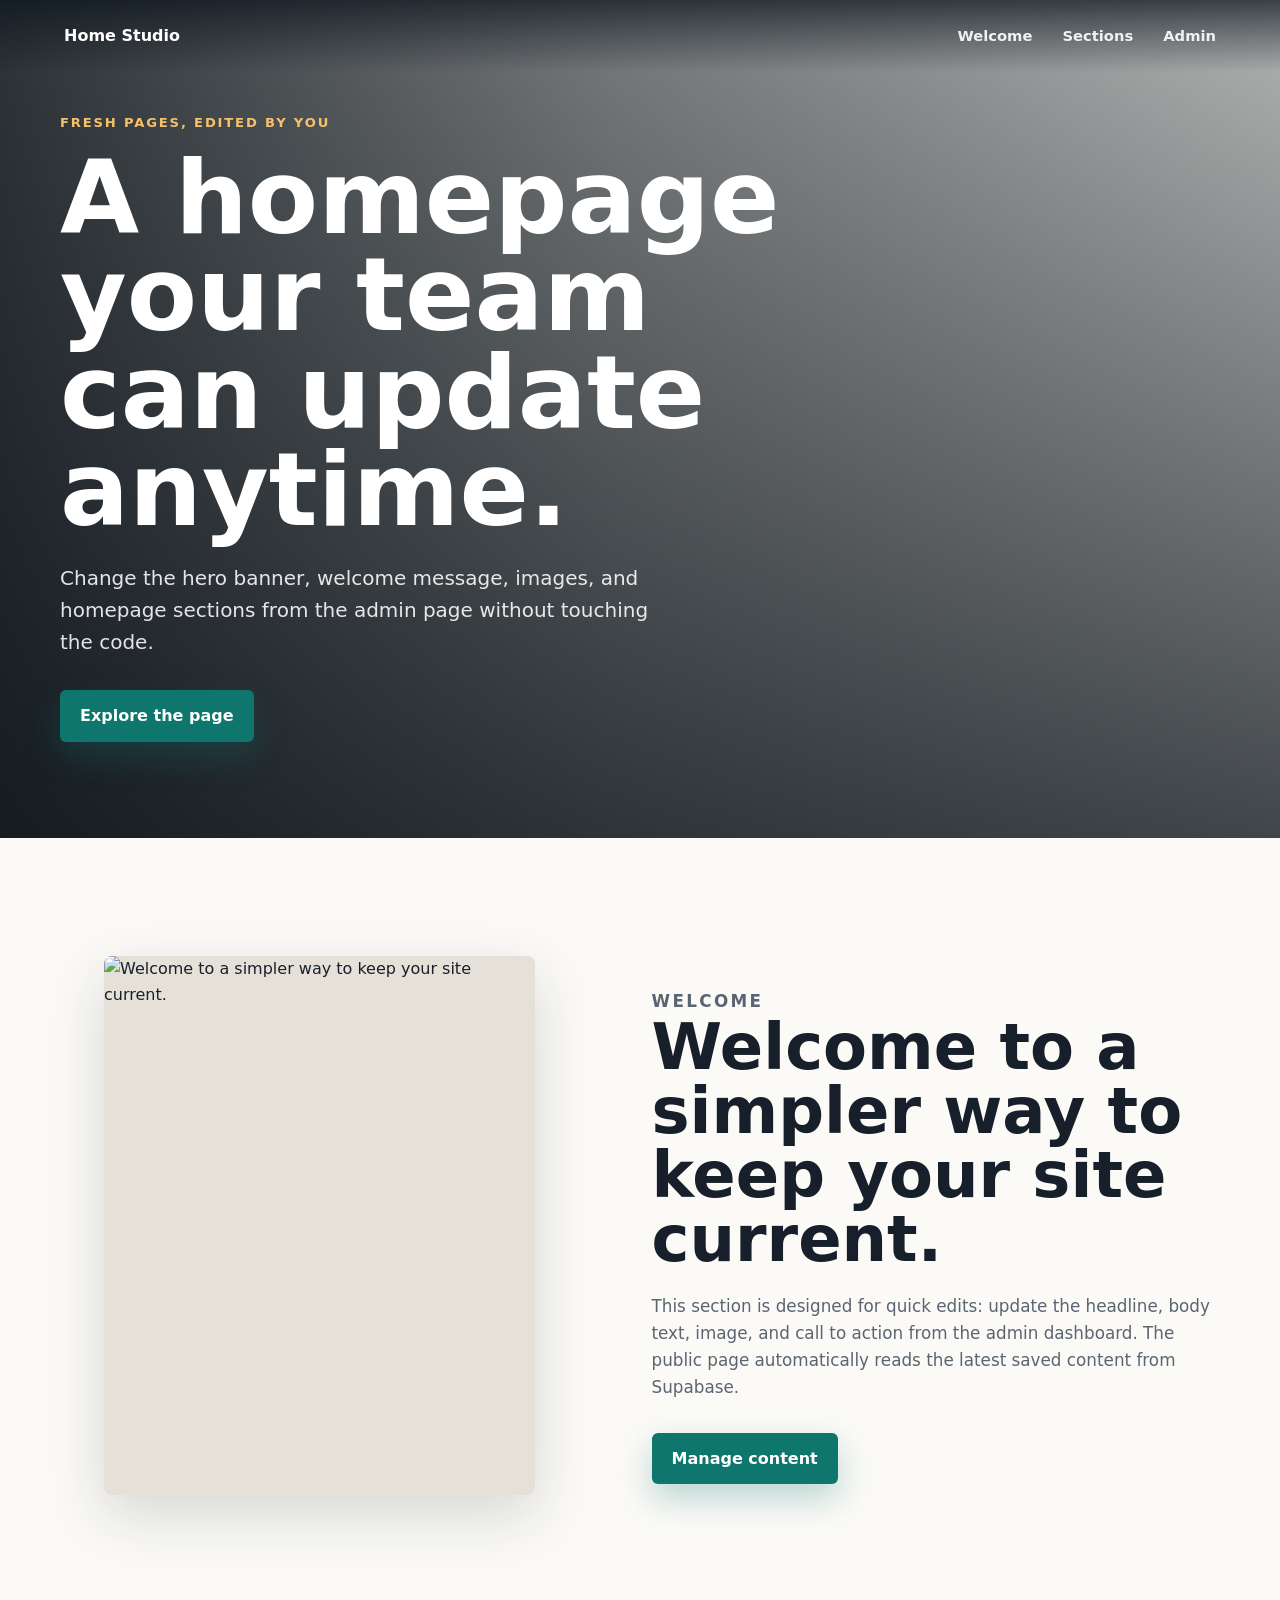
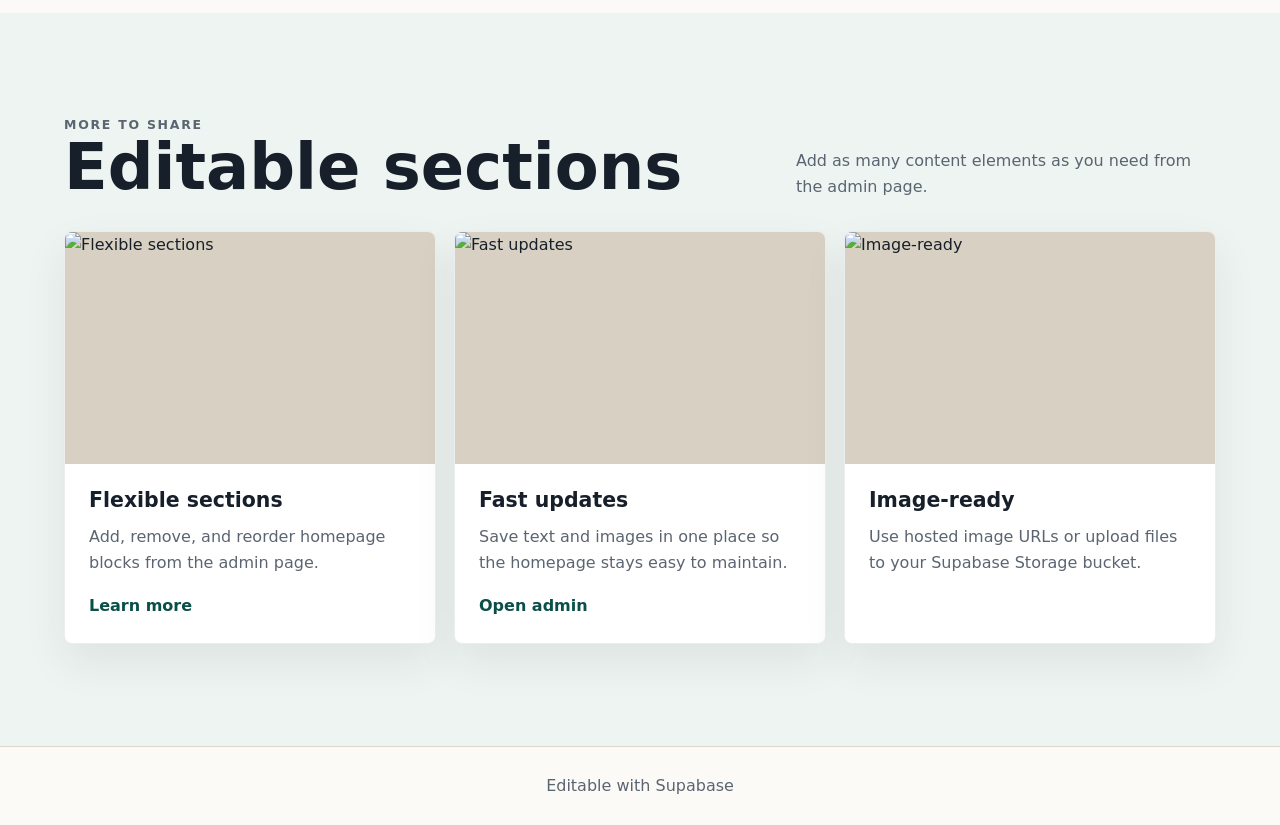
==== index.html @ 4a7dcf72 "Initial commit" ====
<!DOCTYPE html>
<html lang="en">
<head>
  <meta charset="UTF-8">
  <meta name="viewport" content="width=device-width, initial-scale=1.0">
  <title>Editable Homepage</title>
  <link rel="preconnect" href="https://images.unsplash.com">
  <link rel="stylesheet" href="style.css">
</head>
<body>
  <header class="site-header">
    <a class="brand" href="index.html">Home Studio</a>
    <nav class="site-nav" aria-label="Main navigation">
      <a href="#welcome">Welcome</a>
      <a href="#sections">Sections</a>
      <a href="admin/admin.html">Admin</a>
    </nav>
  </header>

  <main id="homepage" aria-live="polite">
    <section class="hero loading-panel">
      <p>Loading homepage...</p>
    </section>
  </main>

  <footer class="site-footer">
    <span>Editable with Supabase</span>
  </footer>

  <script src="https://cdn.jsdelivr.net/npm/@supabase/supabase-js@2"></script>
  <script src="supabase-config.js"></script>
  <script src="script.js"></script>
</body>
</html>
---- style.css ----
:root {
  --ink: #17202a;
  --muted: #5b6571;
  --paper: #fbfaf7;
  --surface: #ffffff;
  --line: #ddd8cf;
  --accent: #0f766e;
  --accent-dark: #0b4f49;
  --rose: #b74f6f;
  --gold: #c0842d;
  --shadow: 0 20px 60px rgba(23, 32, 42, 0.16);
}

* {
  box-sizing: border-box;
}

html {
  scroll-behavior: smooth;
}

body {
  margin: 0;
  color: var(--ink);
  background: var(--paper);
  font-family: Inter, ui-sans-serif, system-ui, -apple-system, BlinkMacSystemFont, "Segoe UI", sans-serif;
  line-height: 1.6;
}

img {
  display: block;
  max-width: 100%;
}

a {
  color: inherit;
}

.site-header {
  position: fixed;
  z-index: 20;
  top: 0;
  right: 0;
  left: 0;
  display: flex;
  align-items: center;
  justify-content: space-between;
  gap: 24px;
  min-height: 72px;
  padding: 16px clamp(20px, 5vw, 72px);
  color: #ffffff;
  background: linear-gradient(180deg, rgba(11, 20, 28, 0.72), rgba(11, 20, 28, 0));
}

.brand {
  font-size: 1rem;
  font-weight: 800;
  letter-spacing: 0;
  text-decoration: none;
}

.site-nav {
  display: flex;
  align-items: center;
  gap: clamp(14px, 3vw, 30px);
  font-size: 0.92rem;
  font-weight: 700;
}

.site-nav a {
  text-decoration: none;
  opacity: 0.9;
}

.site-nav a:hover {
  opacity: 1;
}

.hero {
  position: relative;
  display: grid;
  min-height: 92vh;
  overflow: hidden;
  color: #ffffff;
  isolation: isolate;
}

.hero::before {
  position: absolute;
  z-index: -2;
  inset: 0;
  background-image: var(--hero-image);
  background-position: center;
  background-size: cover;
  content: "";
  transform: scale(1.02);
}

.hero::after {
  position: absolute;
  z-index: -1;
  inset: 0;
  background:
    linear-gradient(90deg, rgba(9, 16, 22, 0.82), rgba(9, 16, 22, 0.46) 48%, rgba(9, 16, 22, 0.18)),
    linear-gradient(180deg, rgba(9, 16, 22, 0.15), rgba(9, 16, 22, 0.72));
  content: "";
}

.hero-inner {
  display: grid;
  align-content: center;
  width: min(1160px, calc(100% - 40px));
  min-height: 92vh;
  margin: 0 auto;
  padding: 112px 0 96px;
}

.eyebrow {
  max-width: 680px;
  margin: 0 0 16px;
  color: #f5c16c;
  font-size: 0.82rem;
  font-weight: 800;
  letter-spacing: 0.14em;
  text-transform: uppercase;
}

.hero h1 {
  max-width: 780px;
  margin: 0;
  font-size: clamp(2.4rem, 8vw, 6.8rem);
  line-height: 0.95;
  letter-spacing: 0;
}

.hero-copy {
  max-width: 620px;
  margin: 24px 0 0;
  color: rgba(255, 255, 255, 0.88);
  font-size: clamp(1rem, 2vw, 1.25rem);
}

.button {
  display: inline-flex;
  align-items: center;
  justify-content: center;
  width: fit-content;
  min-height: 48px;
  margin-top: 32px;
  padding: 13px 20px;
  border: 0;
  border-radius: 6px;
  color: #ffffff;
  background: var(--accent);
  font-weight: 800;
  text-decoration: none;
  box-shadow: 0 14px 34px rgba(15, 118, 110, 0.28);
}

.button:hover {
  background: var(--accent-dark);
}

.section {
  padding: clamp(56px, 8vw, 110px) clamp(20px, 5vw, 72px);
}

.welcome-grid {
  display: grid;
  grid-template-columns: minmax(0, 0.95fr) minmax(0, 1.05fr);
  align-items: center;
  gap: clamp(30px, 6vw, 82px);
  max-width: 1160px;
  margin: 0 auto;
}

.welcome-media {
  overflow: hidden;
  border-radius: 8px;
  background: #e5e0d8;
  box-shadow: var(--shadow);
}

.welcome-media img {
  width: 100%;
  aspect-ratio: 4 / 5;
  object-fit: cover;
}

.section-label {
  margin: 0 0 12px;
  color: var(--rose);
  font-size: 0.78rem;
  font-weight: 900;
  letter-spacing: 0.14em;
  text-transform: uppercase;
}

.welcome-copy h2,
.sections-heading h2 {
  margin: 0;
  font-size: clamp(2rem, 5vw, 4.1rem);
  line-height: 1;
  letter-spacing: 0;
}

.welcome-copy p {
  max-width: 620px;
  margin: 22px 0 0;
  color: var(--muted);
  font-size: 1.05rem;
}

.sections-band {
  background: #eef4f1;
}

.sections-heading {
  display: flex;
  align-items: end;
  justify-content: space-between;
  gap: 30px;
  max-width: 1160px;
  margin: 0 auto 32px;
}

.sections-heading p {
  max-width: 420px;
  margin: 0;
  color: var(--muted);
}

.content-grid {
  display: grid;
  grid-template-columns: repeat(3, minmax(0, 1fr));
  gap: 18px;
  max-width: 1160px;
  margin: 0 auto;
}

.content-card {
  overflow: hidden;
  border: 1px solid rgba(23, 32, 42, 0.08);
  border-radius: 8px;
  background: var(--surface);
  box-shadow: 0 18px 44px rgba(23, 32, 42, 0.08);
}

.content-card img {
  width: 100%;
  aspect-ratio: 16 / 10;
  object-fit: cover;
  background: #d8d0c3;
}

.card-body {
  padding: 24px;
}

.card-body h3 {
  margin: 0;
  font-size: 1.28rem;
  line-height: 1.2;
}

.card-body p {
  margin: 12px 0 0;
  color: var(--muted);
}

.text-link {
  display: inline-flex;
  margin-top: 18px;
  color: var(--accent-dark);
  font-weight: 900;
  text-decoration: none;
}

.loading-panel {
  display: grid;
  place-items: center;
  min-height: 70vh;
  color: var(--muted);
  background: #f3efe7;
}

.site-footer {
  display: flex;
  justify-content: center;
  padding: 26px 20px;
  color: var(--muted);
  border-top: 1px solid var(--line);
  background: var(--paper);
}

@media (max-width: 880px) {
  .site-header {
    position: absolute;
    align-items: flex-start;
    min-height: 64px;
  }

  .site-nav {
    flex-wrap: wrap;
    justify-content: flex-end;
    gap: 10px 16px;
  }

  .welcome-grid,
  .content-grid {
    grid-template-columns: 1fr;
  }

  .welcome-media img {
    aspect-ratio: 16 / 11;
  }

  .sections-heading {
    display: block;
  }

  .sections-heading p {
    margin-top: 14px;
  }
}

@media (max-width: 560px) {
  .site-header {
    padding: 14px 18px;
  }

  .brand {
    max-width: 110px;
  }

  .hero-inner {
    width: calc(100% - 36px);
    padding-top: 124px;
  }

  .button {
    width: 100%;
  }

  .section {
    padding-right: 18px;
    padding-left: 18px;
  }
}
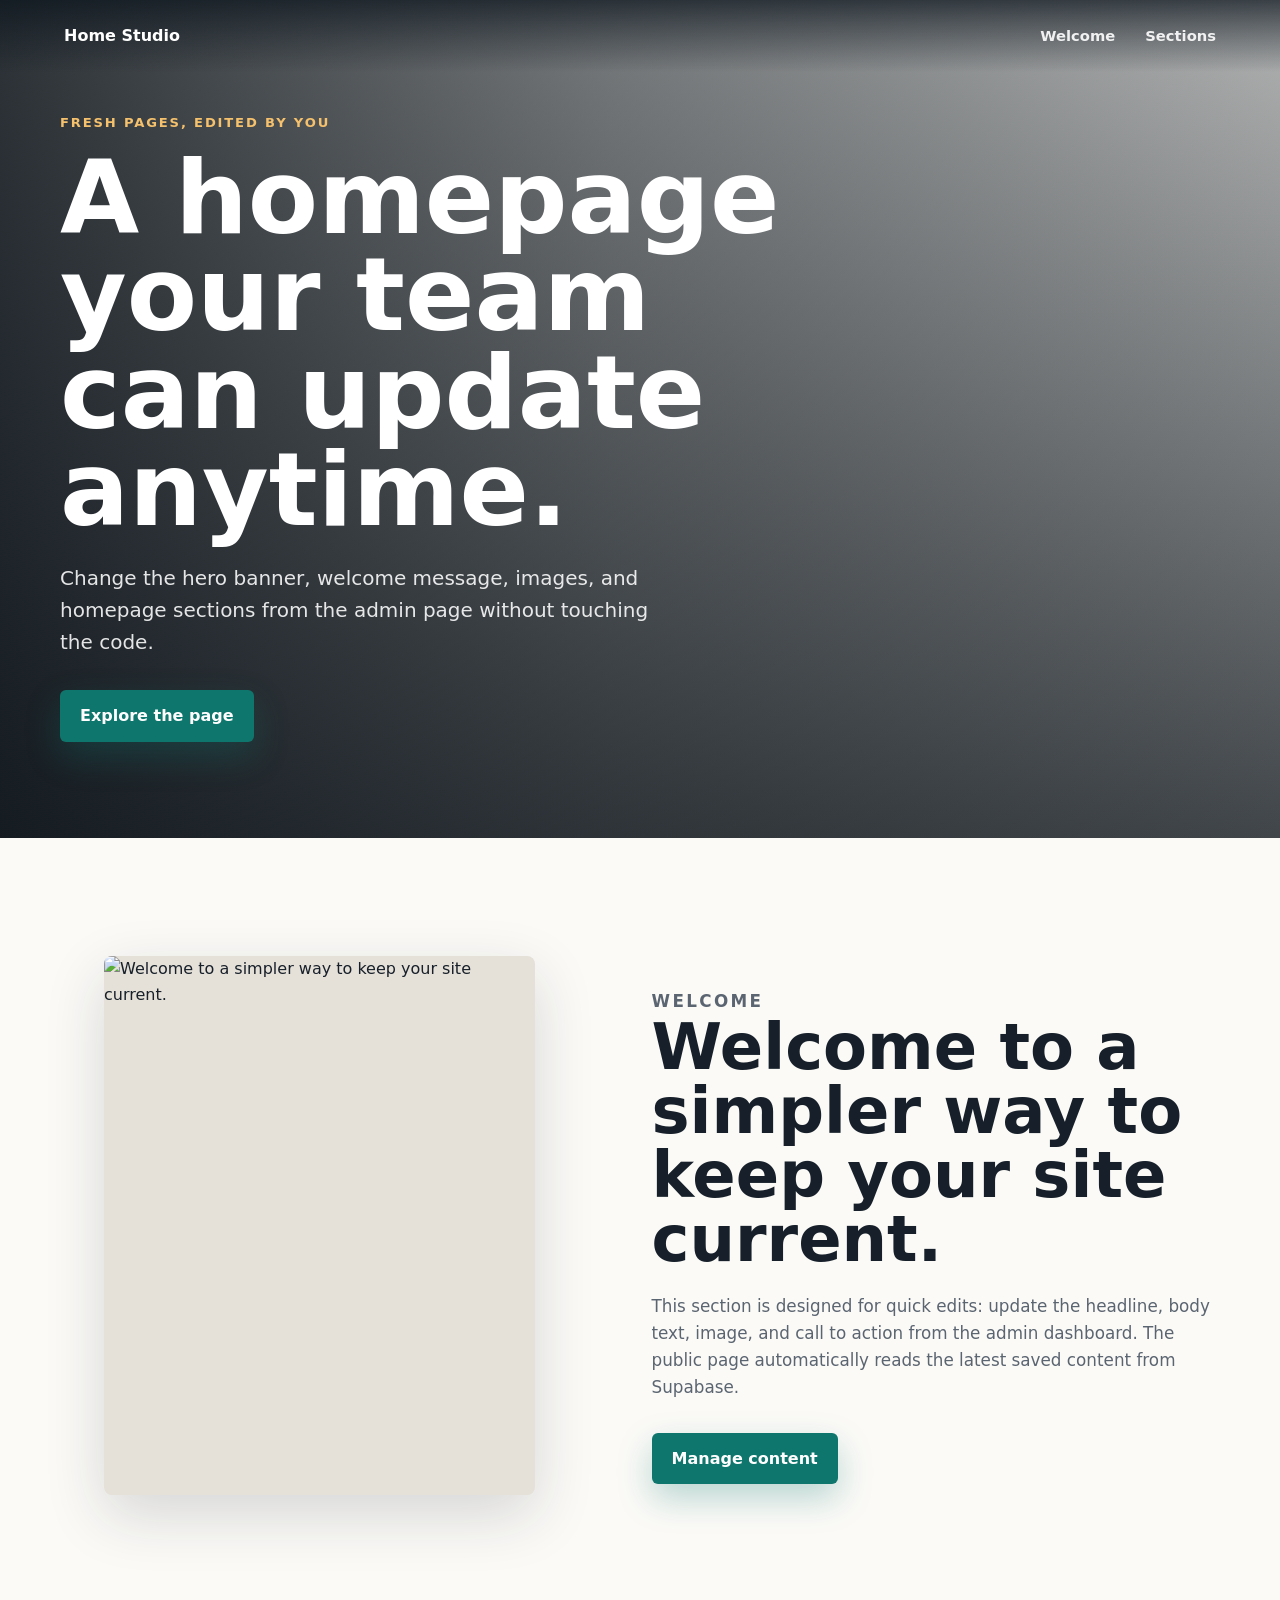
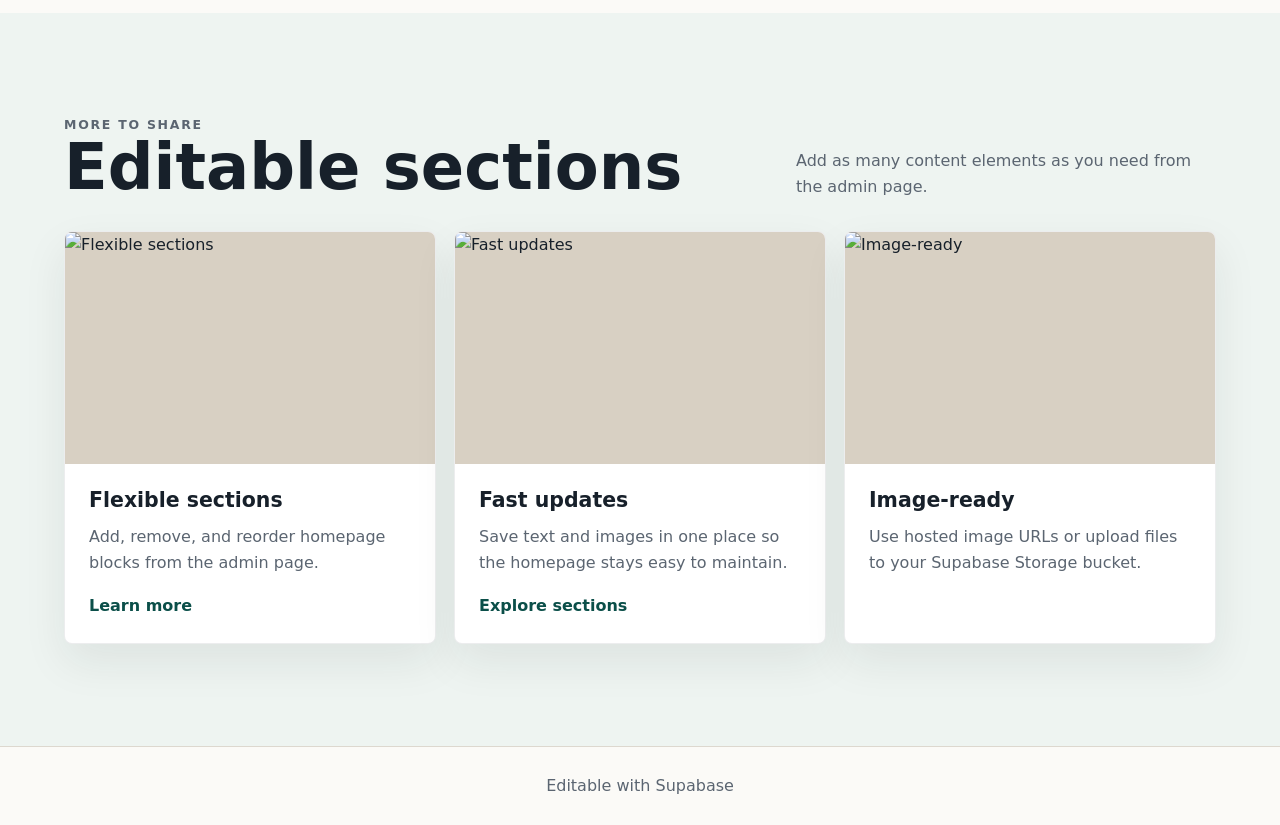
==== commit 6b23d35b: "admin separated" ====
--- a/index.html
+++ b/index.html
@@ -13,7 +13,6 @@
     <nav class="site-nav" aria-label="Main navigation">
       <a href="#welcome">Welcome</a>
       <a href="#sections">Sections</a>
-      <a href="admin/admin.html">Admin</a>
     </nav>
   </header>
 
